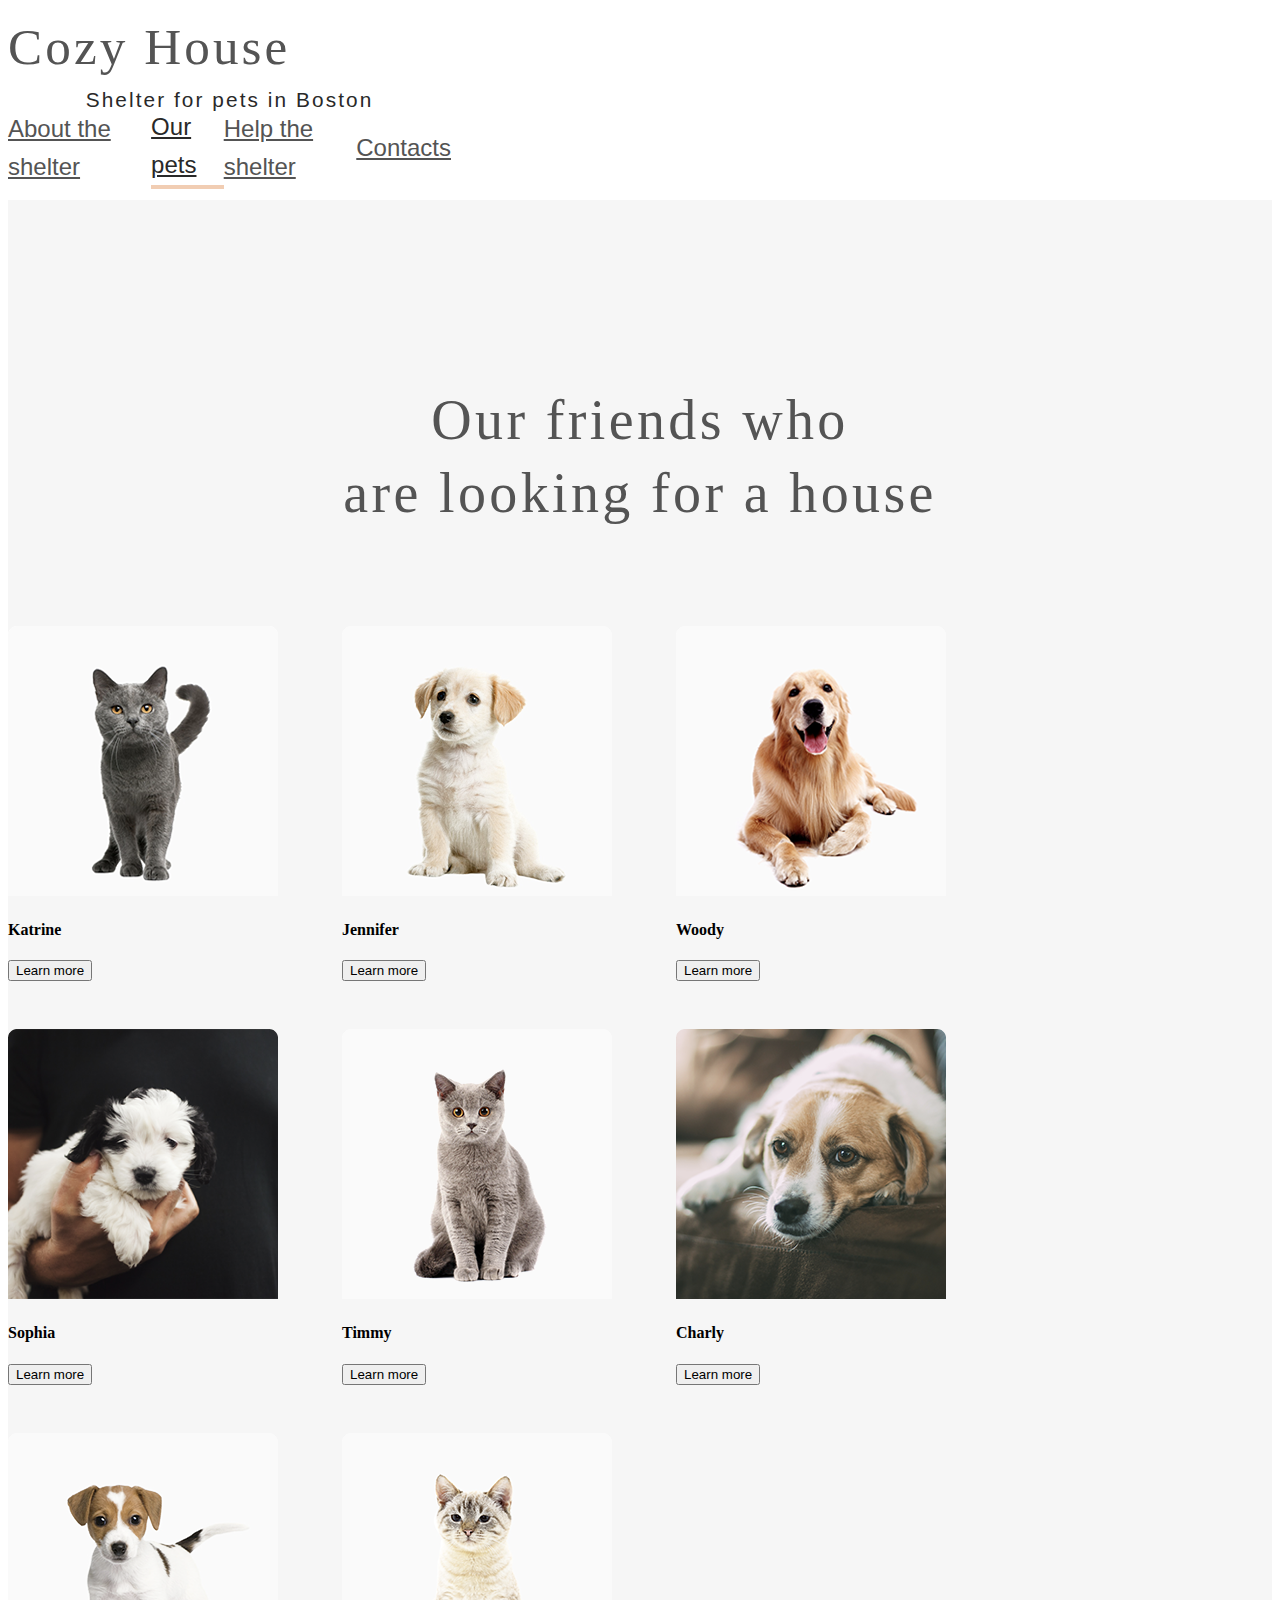
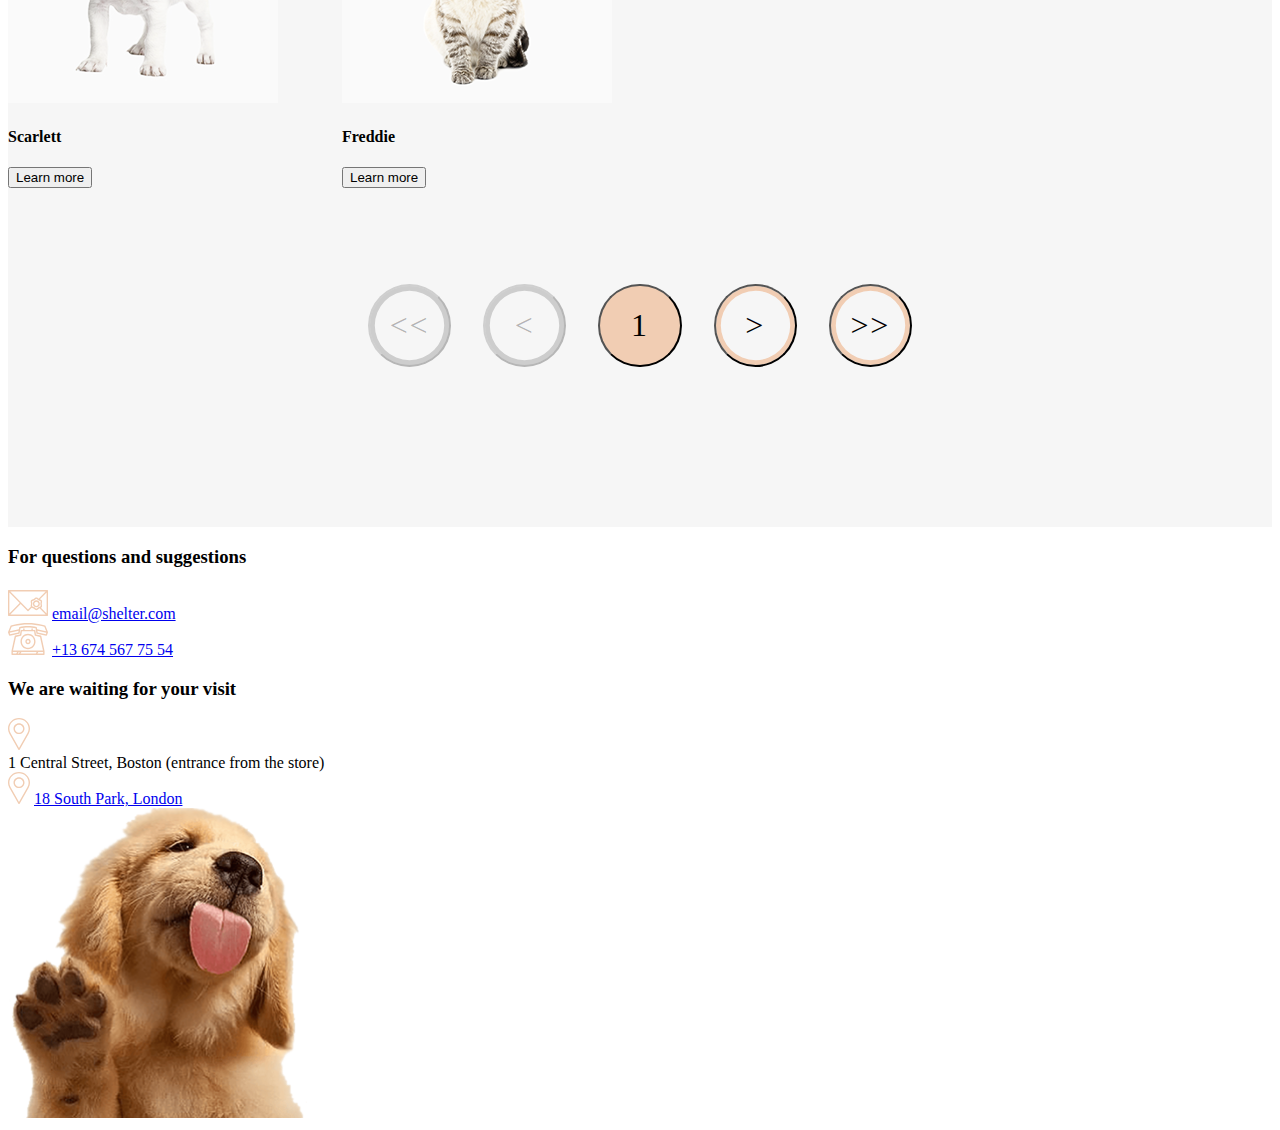
==== Shelter/pages/pets/pets.html @ a2d0aa3f "Add files via upload" ====
<!DOCTYPE html>
<html lang="en">
<head>
    <meta charset="UTF-8">
    <meta name="viewport" content="width=device-width, initial-scale=1.0">
    <link rel="stylesheet" href="../../pages/main/styles.css">
    <link rel="stylesheet" href="./pets.css">
   
    <title>Pets</title>
</head>
<body>
    <header class="header-pets">
        <div class="wrapper">

            <div class="Header__logo">
                <div class="Header__logo__name"> Cozy House</div>
                <div class="Header__logo__text">Shelter for pets in Boston</div>
            </div>

            <nav class="nav">
                <ul class="list">
                    <li class="list__item "><a class="list_link list__link-disabled" href="../main/index.html">About the shelter</a></li>
                    <li class="list__item"><a class="list_link  list__item_active" href="#">Our pets</a></li>
                    <li class="list__item"><a class="list_link list__link-disabled" href="#">Help the shelter</a></li>
                    <li class="list__item"><a class="list_link list__link-disabled" href="#">Contacts</a></li>
                </ul>

            </nav>
        </div>
    </header>
<main class="section">
    <div class="section__wrapper wrapper">
        <h3 class="section__pets-title">
            <span>
                Our friends who
            </span>
            <span>
                are looking for a house
            </span>
            
            </h3>

        <div class="section__pets-cards">
            <!--_____________________________1_________________________-->
            <div class="pets__card-item">
                <img src="../../assets/images/pets-katrine.png" alt="Pets-Katrine"
                    class="pets__card-image">
                <div class="pets__card-content">
                    <h4 class="pets__card-title">Katrine</h4>
                    <button class="pets__card-button">Learn more</button>
                </div>
            </div>
            
             <!--_____________________________2_________________________-->
             <div class="pets__card-item">
                <img src="../../assets/images/pets-jennifer.png" alt="Pets-Jennifer"
                    class="pets__card-image">
                <div class="pets__card-content">
                    <h4 class="pets__card-title">Jennifer</h4>
                    <button class="pets__card-button">Learn more</button>
                </div>
            </div>
             <!--_______________________________3_______________________-->
             <div class="pets__card-item">
                <img src="../../assets/images/pets-woody.png" alt="Pets-Woody"
                    class="pets__card-image">
                <div class="pets__card-content">
                    <h4 class="pets__card-title">Woody</h4>
                    <button class="pets__card-button">Learn more</button>
                </div>
            </div>
             <!--_______________________________4_______________________-->
             <div class="pets__card-item">
                <img src="../../assets/images/Sophia.png" alt="Pets-Sophia"
                    class="pets__card-image">
                <div class="pets__card-content">
                    <h4 class="pets__card-title">Sophia</h4>
                    <button class="pets__card-button">Learn more</button>
                </div>
            </div>
             <!--____________________________5__________________________-->
             <div class="pets__card-item">
                <img src="../../assets/images/pets-timmy.png" alt="Pets-Timmy"
                    class="pets__card-image">
                <div class="pets__card-content">
                    <h4 class="pets__card-title">Timmy</h4>
                    <button class="pets__card-button">Learn more</button>
                </div>
            </div>
             <!--____________________________6__________________________-->
             <div class="pets__card-item">
                <img src="../../assets/images/pets-charly.png" alt="Pets-Charly"
                    class="pets__card-image">
                <div class="pets__card-content">
                    <h4 class="pets__card-title">Charly</h4>
                    <button class="pets__card-button">Learn more</button>
                </div>
            </div>
             <!--_____________________________7_________________________-->
             <div class="pets__card-item">
                <img src="../../assets/images/pets-scarlet.png" alt="Pets-Scarlett"
                    class="pets__card-image">
                <div class="pets__card-content">
                    <h4 class="pets__card-title">Scarlett</h4>
                    <button class="pets__card-button">Learn more</button>
                </div>
            </div>
             <!--_____________________________8_________________________-->
             <div class="pets__card-item">
                <img src="../../assets/images/pets-Freddie.png" alt="Pets-Freddie"
                    class="pets__card-image">
                <div class="pets__card-content">
                    <h4 class="pets__card-title">Freddie</h4>
                    <button class="pets__card-button">Learn more</button>
                </div>
            </div>

        </div>
        <div class="main__pagination">
            <button class="main__pagination-button" disabled> &#60;&#60; </button>
            <button class="main__pagination-button" disabled>
                &#60;
            </button>
           
            <button class="main__pagination-button main__pagination-button-active">
               1
            </button>

            <button class="main__pagination-button">
                &#62;
            </button>
             <button class="main__pagination-button">
                &#62;&#62;
            </button>


        </div>
    </div>

</main>



<footer class="footer">
    <div class="wrapper">
        <div class="wrapper__content">

            <div class="footer__contacts">
                <h3 class="footer__contacts-title"> 
                    <span>For questions</span>
                    <span>and suggestions</span>
                </h3>
    
                <div class="footer__contacts-mail">
                    <img 
                    class="footer__contacts-mail-icon" 
                    src="../../assets/images/ico/icon-email.svg" 
                    alt="">
                    <a href="#" class="footer__contacts-mail-text">email@shelter.com</a>
                </div>
                <div class="footer__contacts-phone">
                    <img 
                    class="footer__contacts-phone-icon" 
                    src="../../assets/images/ico/icon-phone.svg" 
                    alt="">
                    <a href="#" class="footer__contacts-phone-number">+13 674 567 75 54</a>
                </div>
            </div>
    
            <div class="footer__location">
                <h3 class="footer__location-title"> 
                    <span>We are waiting</span>
                    <span>for your visit</span>
                </h3>
                
                <div class="footer__location-first">
                    <img 
                    class="footer__location-icon" 
                    src="../../assets/images/ico/icon-marker.svg" 
                    alt="">
                    <div class="footer__location-first-text">
                        <span>1 Central Street, Boston</span>
                        <span>(entrance from the store)</span>
                    </div>
                </div>
                <div class="footer__location-second">
                    <img 
                    class="footer__location-icon" 
                    src="../../assets/images/ico/icon-marker.svg" 
                    alt="">
                    <a href="#" class="footer__location-second-text">18 South Park, London </a>
                </div>
            </div>

        </div> <!--wrapper__content-->
       
        <div class="footer__image-wrapper">
            <img src="../../assets/images/footer-puppy.png" alt="">
        </div>

    </div> <!--Wrapper-->
</footer>
</body>
</html>
---- Shelter/pages/pets/pets.css ----
/*____________________________________________________________________________________*/
.header-pets {
  display: -webkit-box;
  display: -ms-flexbox;
  display: flex;
  -webkit-box-align: center;
      -ms-flex-align: center;
          align-items: center;
  width: 100vw;
  max-width: 100%;
  position: -webkit-sticky;
  position: sticky;
  min-height: 12rem;
  background-color: #FFFFFF;
  z-index: 2;
}

.Header__logo {
  display: -webkit-box;
  display: -ms-flexbox;
  display: flex;
  -webkit-box-orient: vertical;
  -webkit-box-direction: normal;
      -ms-flex-direction: column;
          flex-direction: column;
}

.Header__logo__name {
  letter-spacing: 0.06em;
  color: #545454;
  font-family: Georgia;
  font-size: 3.2rem;
  /*letter-spacing: 0.12rem;*/
  line-height: 110%;
}

.Header__logo__text {
  font-family: Arial;
  margin-top: 0.3rem;
  text-align: center;
  letter-spacing: 0.1em;
  font-size: 1.3rem;
  line-height: 1.07rem;
  padding-top: 10px;
  color: #292929;
}

.nav {
  display: -webkit-box;
  display: -ms-flexbox;
  display: flex;
  -webkit-box-pack: justify;
      -ms-flex-pack: justify;
          justify-content: space-between;
  width: 443px;
}

.list {
  display: -webkit-box;
  display: -ms-flexbox;
  display: flex;
  -webkit-box-pack: justify;
      -ms-flex-pack: justify;
          justify-content: space-between;
  width: 100%;
  font-family: Arial;
  margin: 0;
  padding: 0;
}

.list__item {
  display: -webkit-box;
  display: -ms-flexbox;
  display: flex;
  -webkit-box-align: center;
      -ms-flex-align: center;
          align-items: center;
}

.list__item_active {
  border-bottom: 0.3rem solid #f1cdb3;
}

.list_link {
  font-size: 1.5rem;
  font-family: Arial;
  color: #292929;
  line-height: 160%;
}

.list__link-disabled {
  color: #545454;
}

.section {
  background-color: #F6F6F6;
}

.section__wrapper {
  -webkit-box-orient: vertical;
  -webkit-box-direction: normal;
      -ms-flex-direction: column;
          flex-direction: column;
  padding-bottom: 10rem;
  padding-top: 8rem;
}

.section__pets-title {
  font-family: Georgia;
  font-size: 3.5rem;
  font-weight: 400;
  line-height: 130%;
  letter-spacing: 0.06em;
  color: #545454;
  text-align: center;
}

.section__pets-title span {
  display: block;
}

.section__pets-cards {
  margin-top: 6rem;
  display: -webkit-box;
  display: -ms-flexbox;
  display: flex;
  -ms-flex-wrap: wrap;
      flex-wrap: wrap;
  -webkit-column-gap: 4rem;
          column-gap: 4rem;
  row-gap: 3rem;
}

.section__pets-cards .pets__card-item {
  margin: 0;
}

.section .main__pagination {
  display: -webkit-box;
  display: -ms-flexbox;
  display: flex;
  -webkit-box-align: center;
      -ms-flex-align: center;
          align-items: center;
  -webkit-box-pack: center;
      -ms-flex-pack: center;
          justify-content: center;
  margin-top: 6rem;
}

.section .main__pagination-button {
  margin: 0 1rem;
  font-family: Georgia;
  font-size: 2rem;
  line-height: 115%;
  letter-spacing: 0.06em;
  display: -webkit-box;
  display: -ms-flexbox;
  display: flex;
  -webkit-box-pack: center;
      -ms-flex-pack: center;
          justify-content: center;
  -webkit-box-align: center;
      -ms-flex-align: center;
          align-items: center;
  width: 5.2rem;
  height: 5.2rem;
  -webkit-box-shadow: inset 0 0 0 0.3rem #f1cdb3;
          box-shadow: inset 0 0 0 0.3rem #f1cdb3;
  border-radius: 100%;
  -webkit-transition-duration: .5s;
          transition-duration: .5s;
  padding: 1.9rem;
  cursor: pointer;
  background: none;
}

.section .main__pagination-button:hover {
  -webkit-box-shadow: none;
          box-shadow: none;
  background-color: #FDDCC4;
}

.section .main__pagination-button-active {
  -webkit-box-shadow: none;
          box-shadow: none;
  background-color: #f1cdb3;
  cursor: default;
}

.section .main__pagination-button-active:hover {
  background-color: #f1cdb3;
}

.section .main__pagination-button:disabled {
  -webkit-box-shadow: inset 0 0 0 0.3rem #CDCDCD;
          box-shadow: inset 0 0 0 0.3rem #CDCDCD;
}

.section .main__pagination-button:disabled:hover {
  background-color: transparent;
  -webkit-box-shadow: inset 0 0 0 0.3rem #CDCDCD;
          box-shadow: inset 0 0 0 0.3rem #CDCDCD;
  cursor: default;
}
/*# sourceMappingURL=pets.css.map */
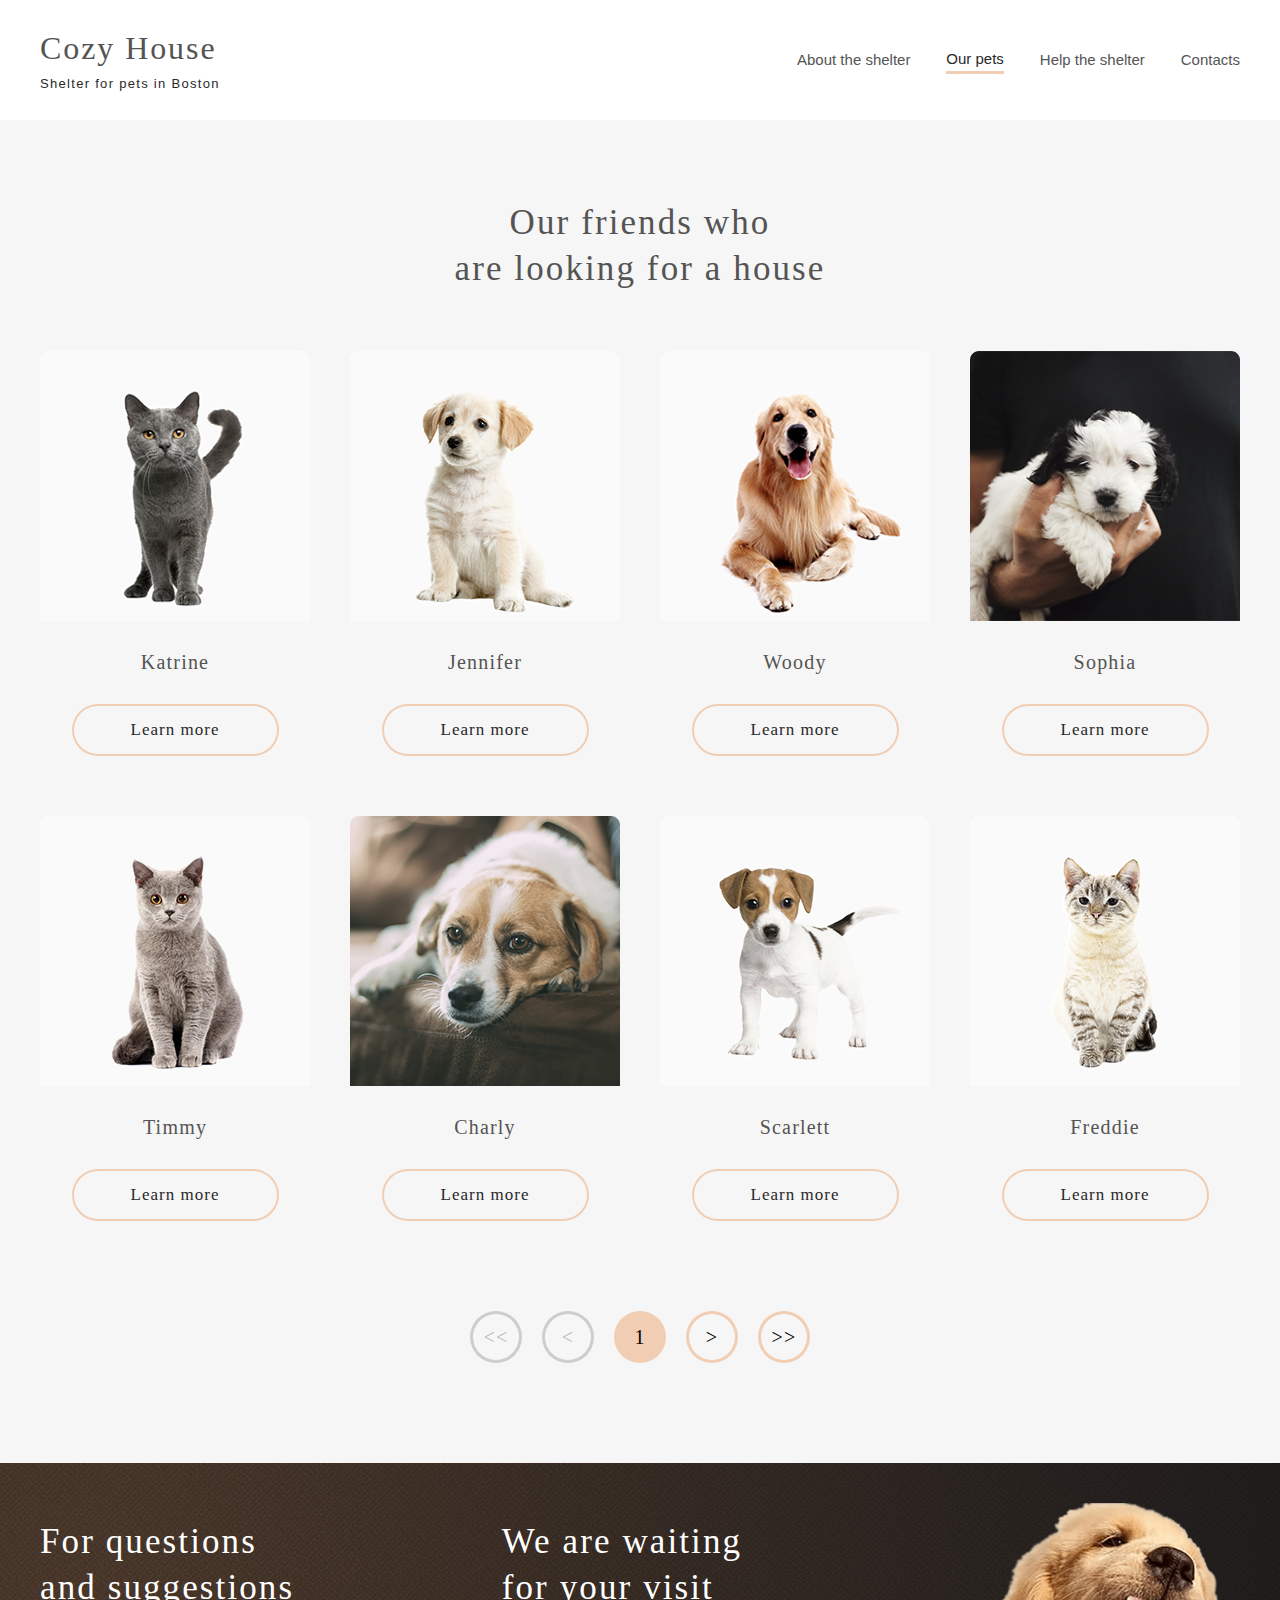
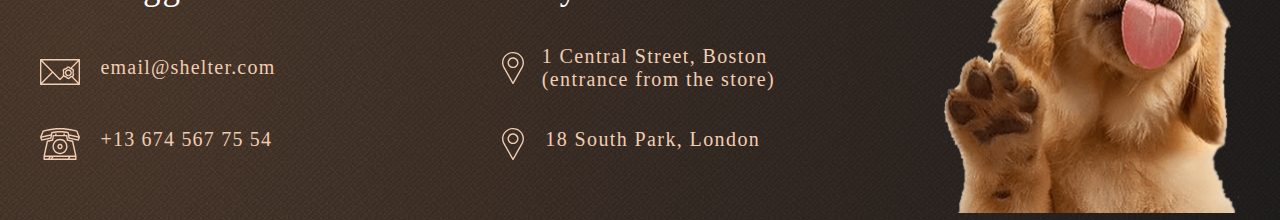
==== commit 8ee1ff92: "Add_Popup_PagesPets" ====
--- a/Shelter/pages/pets/pets.html
+++ b/Shelter/pages/pets/pets.html
@@ -42,80 +42,252 @@
 
         <div class="section__pets-cards">
             <!--_____________________________1_________________________-->
-            <div class="pets__card-item">
+
+            <a class="pets__card-item" href="#popup-katrine">
                 <img src="../../assets/images/pets-katrine.png" alt="Pets-Katrine"
                     class="pets__card-image">
                 <div class="pets__card-content">
                     <h4 class="pets__card-title">Katrine</h4>
                     <button class="pets__card-button">Learn more</button>
                 </div>
-            </div>
+            </a>
             
              <!--_____________________________2_________________________-->
-             <div class="pets__card-item">
+             <a class="pets__card-item" href="#popup-jennifer">
                 <img src="../../assets/images/pets-jennifer.png" alt="Pets-Jennifer"
                     class="pets__card-image">
                 <div class="pets__card-content">
                     <h4 class="pets__card-title">Jennifer</h4>
                     <button class="pets__card-button">Learn more</button>
                 </div>
-            </div>
+            </a>
              <!--_______________________________3_______________________-->
-             <div class="pets__card-item">
+             <a class="pets__card-item"  href="#popup">
                 <img src="../../assets/images/pets-woody.png" alt="Pets-Woody"
                     class="pets__card-image">
                 <div class="pets__card-content">
                     <h4 class="pets__card-title">Woody</h4>
                     <button class="pets__card-button">Learn more</button>
                 </div>
-            </div>
+            </a>
              <!--_______________________________4_______________________-->
-             <div class="pets__card-item">
+             <a class="pets__card-item" href="#popup-sophia">
                 <img src="../../assets/images/Sophia.png" alt="Pets-Sophia"
                     class="pets__card-image">
                 <div class="pets__card-content">
                     <h4 class="pets__card-title">Sophia</h4>
                     <button class="pets__card-button">Learn more</button>
                 </div>
-            </div>
+            </a>
              <!--____________________________5__________________________-->
-             <div class="pets__card-item">
+             <a class="pets__card-item" href="#popup-timmy">
                 <img src="../../assets/images/pets-timmy.png" alt="Pets-Timmy"
                     class="pets__card-image">
                 <div class="pets__card-content">
                     <h4 class="pets__card-title">Timmy</h4>
                     <button class="pets__card-button">Learn more</button>
                 </div>
-            </div>
+            </a>
              <!--____________________________6__________________________-->
-             <div class="pets__card-item">
+             <a class="pets__card-item" href="#popup-charly">
                 <img src="../../assets/images/pets-charly.png" alt="Pets-Charly"
                     class="pets__card-image">
                 <div class="pets__card-content">
                     <h4 class="pets__card-title">Charly</h4>
                     <button class="pets__card-button">Learn more</button>
                 </div>
-            </div>
+            </a>
              <!--_____________________________7_________________________-->
-             <div class="pets__card-item">
+             <a class="pets__card-item" href="#popup-scarlett">
                 <img src="../../assets/images/pets-scarlet.png" alt="Pets-Scarlett"
                     class="pets__card-image">
                 <div class="pets__card-content">
                     <h4 class="pets__card-title">Scarlett</h4>
                     <button class="pets__card-button">Learn more</button>
                 </div>
-            </div>
+            </a>
              <!--_____________________________8_________________________-->
-             <div class="pets__card-item">
+             <a class="pets__card-item" href="#popup-freddie">
                 <img src="../../assets/images/pets-Freddie.png" alt="Pets-Freddie"
                     class="pets__card-image">
                 <div class="pets__card-content">
                     <h4 class="pets__card-title">Freddie</h4>
                     <button class="pets__card-button">Learn more</button>
                 </div>
-            </div>
-
-        </div>
+            </a>
+
+        </div>
+
+
+        <!--_____________________popup katrine__________________________-->
+        <div id="popup-katrine" class="popup">
+            <div class="popup__body">
+            <a href="##" class="popup__area"></a>
+                <div class="popup__content">
+                    <img src="../../assets/images/pets-katrine.png" alt="Pets-katrine">
+                    <a href="##" class="popup__close">X</a>
+
+
+                
+                <div class="popup__info">
+                    <div class="popup__title">Katrine</div>
+                    <div class="popup__description">Katrine is a beautiful girl. She is as soft as the finest velvet with a thick lush fur. Will love you until the last breath she takes as long as you are the one. She is picky about her affection. She loves cuddles and to stretch into your hands for a deeper relaxations.</div>
+                    <div class="popup__text">
+                        <span><b>age:</b> 6 months</span>
+                        <span><b>inoculations:</b> panleukopenia</span>
+                        <span><b>diseases:</b> none</span>
+                    </div>
+                </div>
+                </div>
+            </div>
+        </div>
+        <!--_____________________popup-Jenifer__________________________-->
+        <div id="popup-jennifer" class="popup">
+            <div class="popup__body">
+            <a href="##" class="popup__area"></a>
+                <div class="popup__content">
+                    <img src="../../assets/images/pets-jennifer.png" alt="Pets-Woody">
+                    <a href="##" class="popup__close">X</a>
+
+
+                
+                <div class="popup__info">
+                    <div class="popup__title">Jennifer</div>
+                    <div class="popup__description">Jennifer is a sweet 2 months old Labrador that is patiently waiting to find a new forever home. This girl really enjoys being able to go outside to run and play, but won't hesitate to play up a storm in the house if she has all of her favorite toys.</div>
+                    <div class="popup__text">
+                        <span><b>age:</b> 2 months</span>
+                        <span><b>inoculations</b>: none</span>
+                        <span><b>diseases:</b> none</span>
+                    </div>
+                </div>
+                </div>
+            </div>
+        </div>
+         <!--_____________________popup-Woody__________________________-->
+         <div id="popup" class="popup">
+            <div class="popup__body">
+            <a href="##" class="popup__area"></a>
+                <div class="popup__content">
+                    <img src="../../assets/images/pets-woody.png" alt="Pets-Woody">
+                    <a href="##" class="popup__close">X</a>
+
+                <div class="popup__info">
+                    <div class="popup__title">Woody</div>
+                    <div class="popup__description">Woody is a handsome 3 1/2 year old boy. Woody does know basic commands and is a smart pup. Since he is on the stronger side, he will learn a lot from your training. Woody will be happier when he finds a new family that can spend a lot of time with him.</div>
+                    <div class="popup__text">
+                        <span><b>age:</b> 3 years 6 months</span>
+                        <span><b>inoculations</b>: adenovirus, distemper</span>
+                        <span><b>diseases:</b> right back leg mobility reduced</span>
+                    </div>
+                </div>
+                </div>
+            </div>
+        </div>
+        
+
+         <!--_____________________popup-sophia__________________________-->
+         <div id="popup-sophia" class="popup">
+            <div class="popup__body">
+            <a href="##" class="popup__area"></a>
+                <div class="popup__content">
+                    <img src="../../assets/images/Sophia.png" alt="Pets-Woody">
+                    <a href="##" class="popup__close">X</a>
+
+                <div class="popup__info">
+                    <div class="popup__title">Sophia</div>
+                    <div class="popup__description">Sophia here and I'm looking for my forever home to live out the best years of my life. I am full of energy. Everyday I'm learning new things, like how to walk on a leash, go potty outside, bark and play with toys and I still need some practice.</div>
+                    <div class="popup__text">
+                        <span><b>age:</b> 1 months</span>
+                        <span><b>inoculations:</b>parvovirus</span>
+                        <span><b>diseases:</b> none</span>
+                    </div>
+                </div>
+                </div>
+            </div>
+        </div>
+         <!--_____________________popup-Timmy__________________________-->
+         <div id="popup-timmy" class="popup">
+            <div class="popup__body">
+            <a href="##" class="popup__area"></a>
+                <div class="popup__content">
+                    <img src="../../assets/images/pets-timmy.png" alt="Pets-Timmy">
+                    <a href="##" class="popup__close">X</a>
+
+                <div class="popup__info">
+                    <div class="popup__title">Timmy</div>
+                    <div class="popup__description">Timmy is a handsome 3 1/2 year old boy. Woody does know basic commands and is a smart pup. Since he is on the stronger side, he will learn a lot from your training. Woody will be happier when he finds a new family that can spend a lot of time with him.</div>
+                    <div class="popup__text">
+                        <span><b>age:</b> 2 years 3 months</span>
+                        <span><b>inoculations:</b>calicivirus, viral rhinotracheitis</span>
+                        <span><b>diseases:</b> kidney stones</span>
+                    </div>
+                </div>
+                </div>
+            </div>
+        </div>
+         <!--_____________________popup-Charly__________________________-->
+         <div id="popup-charly" class="popup">
+            <div class="popup__body">
+            <a href="##" class="popup__area"></a>
+                <div class="popup__content">
+                    <img src="../../assets/images/pets-charly.png" alt="Pets-Timmy">
+                    <a href="##" class="popup__close">X</a>
+
+                <div class="popup__info">
+                    <div class="popup__title">Charly</div>
+                    <div class="popup__description">This cute boy, Charly, is three years old and he likes adults and kids. He isn’t fond of many other dogs, so he might do best in a single dog home. Charly has lots of energy, and loves to run and play. We think a fenced yard would make him very happy.</div>
+                    <div class="popup__text">
+                        <span><b>age:</b> 8 years</span>
+                        <span><b>inoculations:</b> bordetella bronchiseptica, leptospirosis</span>
+                        <span><b>diseases:</b> deafness, blindness</span>
+                    </div>
+                </div>
+                </div>
+            </div>
+        </div>
+        
+         <!--_____________________popup-scarlett__________________________-->
+         <div id="popup-scarlett" class="popup">
+            <div class="popup__body">
+            <a href="##" class="popup__area"></a>
+                <div class="popup__content">
+                    <img src="../../assets/images/pets-scarlet.png" alt="Pets-Timmy">
+                    <a href="##" class="popup__close">X</a>
+
+                <div class="popup__info">
+                    <div class="popup__title">Scarlett</div>
+                    <div class="popup__description">Scarlett is a happy, playful girl who will make you laugh and smile. She forms a bond quickly and will make a loyal companion and a wonderful family dog or a good companion for a single individual too since she likes to hang out and be with her human.</div>
+                    <div class="popup__text">
+                        <span><b>age:</b> 3 months</span>
+                        <span><b>inoculations:</b> parainfluenza</span>
+                        <span><b>diseases:</b>none</span>
+                    </div>
+                </div>
+                </div>
+            </div>
+        </div>
+         <!--_____________________popup-Freddie__________________________-->
+         <div id="popup-freddie" class="popup">
+            <div class="popup__body">
+            <a href="##" class="popup__area"></a>
+                <div class="popup__content">
+                    <img src="../../assets/images/pets-Freddie.png" alt="Pets-Freddie">
+                    <a href="##" class="popup__close">X</a>
+
+                <div class="popup__info">
+                    <div class="popup__title">Freddie</div>
+                    <div class="popup__description">Freddie is a little shy at first, but very sweet when he warms up. He likes playing with shoe strings and bottle caps. He is quick to learn the rhythms of his human’s daily life. Freddie has bounced around a lot in his life, and is looking to find his forever home.</div>
+                    <div class="popup__text">
+                        <span><b>age:</b> 2 months</span>
+                        <span><b>inoculations:</b> rabies</span>
+                        <span><b>diseases:</b> none</span>
+                    </div>
+                </div>
+                </div>
+            </div>
+        </div>
+        
+        
         <div class="main__pagination">
             <button class="main__pagination-button" disabled> &#60;&#60; </button>
             <button class="main__pagination-button" disabled>
@@ -201,4 +373,4 @@
     </div> <!--Wrapper-->
 </footer>
 </body>
-</html>+</html>
--- a/Shelter/pages/main/styles.css
+++ b/Shelter/pages/main/styles.css
@@ -0,0 +1,859 @@
+
+*{
+    padding: 0;
+    margin: 0;
+    border: 0;
+}
+*,*:before,*:after{
+    -moz-box-sizing: border-box;
+    -webkit-box-sizing: border-box;
+    box-sizing: border-box;
+}
+:focus,:active{ outline: none;}
+a:focus,a:active{ outline: none;}
+
+nav,footer,header,aside {display: block;}
+
+html, body {
+    height: 100%;
+    width: 100%;
+    font-size: 100%;
+    line-height: 1;
+    font-size: 14px;
+    -ms-text-size-adjust: 100%;
+    -moz-text-size-adjust: 100%;
+    -webkit-text-size-adjust: 100%;
+}
+
+input,button, textarea {font-family: inherit;}
+
+input::-ms-clear{display: none;}
+button{cursor: pointer;}
+button::-moz-focus-inner{padding: 0; margin: 0;}
+a,a:visited{text-decoration: none;}
+a:hover{text-decoration: none;}
+ul li{list-style: none;}
+img{vertical-align: top;}
+
+h1,h2,h3,h4,h5,h6{font-size: inherit; font-weight: 400;}
+/*____________________________________________________________*/
+
+:root {
+    font-size: 10px;
+}
+.wrapper {
+    max-width: 120rem;
+    display: flex;
+    flex: 1;
+    justify-content: space-between;
+    margin: 0 auto;
+}
+.section {
+    width: 100%;
+    
+    
+}
+
+.header {
+    width: 100vw;
+    max-width: 100%;
+    position: absolute;
+    top: 6rem;
+   
+    color: #FAFAFA;
+}
+
+
+
+.Header__logo {
+    display: flex;
+    flex-direction: column;
+}
+
+
+.Header__logo__name {
+    letter-spacing: 0.06em;
+    color: #f1cdb3;
+    font-family: Georgia;
+    
+    font-size: 3.2rem;
+    /*letter-spacing: 0.12rem;*/
+
+    line-height: 110%;
+}
+.Header__logo__text {
+    font-family: Arial;
+   margin-top: 0.3rem;
+   text-align: center;
+   letter-spacing: 0.1em;
+    font-size: 1.3rem;
+    line-height: 1.07rem;
+    padding-top: 10px;
+   
+    color: #FFFFFF;
+}
+.nav {
+   display: flex;
+   justify-content: space-between;
+    width: 443px;
+    
+}
+.list{
+    display: flex;
+    justify-content: space-between;
+    width: 100%;
+    font-family: Arial;
+    margin: 0;
+    padding: 0;
+ 
+}
+
+.list__item{
+    display: flex;
+    align-items: center;
+
+}
+
+.list__item_active{
+     border-bottom: .3rem solid #F1CDB3;
+    }
+
+.list_link{
+    font-size: 1.5rem;
+    font-family: Arial;
+    color: #FAFAFA;
+    line-height: 160%;
+}
+
+.list__link-disabled {
+    color: #CDCDCD;
+}
+/*__________________  HERO   _____________________*/
+.main {
+    display: flex;
+    width: 100%;
+    background: url(/Shelter/assets/images/noise_transparent@2x.png), radial-gradient(100% 215.42% at 0% 0%, #5B483A 0%, #262425 100%), #211F20;
+}
+
+.hero {
+    display: flex;
+    padding-top: 180px;
+    
+    
+}
+.hero__image {
+   width: 100%;
+    
+}
+
+.hero__content {
+    display: flex;
+    flex-direction: column;
+    justify-content: center;
+    padding-bottom: 7.5rem;
+}
+
+
+.hero__title{
+    font-family: Georgia;
+    margin-bottom: 1rem;
+   
+    font-size: 4.4rem;
+    line-height: 130%;
+    /* or 57px */
+    color: #FFFFFF;
+    max-width: 40rem;
+  
+}
+
+.hero__subtitle {
+    font-family: Arial;
+    height: 7.6rem;
+    width: 47rem;
+
+    font-size: 15px;
+    line-height: 167%;
+  
+    margin-top: 2.625rem;
+    color: #CDCDCD;
+}
+.NotOnly__button, .pets__card-button, .pets__button  {
+    margin-top: 42px;
+    background: #F1CDB3;
+    border-radius: 100px;
+    padding: 15px 0px 0px 45px;
+    width: 207px;
+    height: 52px;
+}
+.NotOnly__button:hover {
+    background: #FDDCC4;
+    transition-duration: .5s;
+    cursor: pointer;
+}
+
+.NotOnly__button a{
+    font-family: Georgia;
+    
+    font-size: 17px;
+    line-height: 130%;
+    letter-spacing: 0.06em;
+    color: #292929;
+   
+}
+.Not_only__dog {
+    position: absolute;
+   
+    height: 100%;
+    left: calc(50% - 698px/2 + 251px);
+    bottom: -10%;
+   
+}
+
+
+/*Block About*/
+.about {
+   display: flex;
+  
+
+}
+.about__wrapper {
+    padding: 8rem 17.5rem 10rem 17.5rem;
+    display: flex;
+    width: 100%;
+    justify-content: space-between;
+}
+.wrapper__inner {
+    display: flex;
+    margin: 0 auto;
+}
+
+
+.about__content {
+    display: flex;
+    justify-content: center;
+    flex-direction: column;
+    max-width: 43rem;
+}
+
+
+.about__title {
+    font-family: Georgia;
+   
+    font-size: 35px;
+    line-height: 130%;
+    /* or 45px */
+    align-items: center;
+   
+
+    color: #545454;
+}
+.about__title span{
+    display: block;
+    letter-spacing: 0.06em;
+}
+.about__description {
+    margin-top: 2.5rem;
+}
+.about__description p{
+    /* paragraph-l */
+
+    font-family: Arial;
+    font-style: normal;
+    font-weight: normal;
+    font-size: 15px;
+    line-height: 160%;
+    /* or 24px */
+    align-items: center;
+    color: #4C4C4C;
+}
+.about__description p:nth-child(2){
+    margin-top: 2.5rem;
+}
+
+/*_________________ PETS ___________________________*/
+.pets {
+    padding: 8rem 0 10rem 0;
+    background: #F6F6F6;
+}
+.pets__wrapper{
+    width: 100%;
+    display: flex;
+    flex-direction: column;
+    align-items: center;
+}
+.pets__title {
+    font-family: Georgia;
+    font-style: normal;
+    font-weight: normal;
+    font-size: 35px;
+    line-height: 130%;
+    /* or 45px */
+   
+    text-align: center;
+    letter-spacing: 0.06em;
+    /* color-dark-l */
+    color: #545454;
+
+   max-width: 40rem;
+}
+.pets__title span{
+    display: block;
+    letter-spacing: .2rem;
+}
+.pets__contetnt {
+    display: flex;
+    align-items: center;
+}
+.pets__cards {
+    display: flex;
+    padding: 6rem 0.8rem;
+}
+.pets__card-item {
+    display: flex;
+    flex-direction: column;
+    border-radius: .9rem;
+    margin: 0 4.5rem;
+}
+.pets__card-item:hover {
+    cursor: pointer;
+    box-shadow: 0px 2px 35px 14px rgba(13, 13, 13, 0.04);
+}
+
+.pets__card-image {
+    width: 100%;
+}
+.pets__card-content {
+    display: flex;
+    flex-direction: column;
+    align-items: center;
+    margin-bottom: 3rem;
+}
+.pets__card-title {
+    /* pets-card-title */
+
+    font-family: Georgia;
+    font-style: normal;
+    font-weight: normal;
+    font-size: 20px;
+    line-height: 23px;
+    /* identical to box height */
+    margin: 3rem 0;
+   
+    align-items: center;
+    text-align: center;
+    letter-spacing: 0.06em;
+
+    /* color-dark-l */
+
+    color: #545454;
+}
+.pets__card-button {
+   background-color: transparent;
+   padding: 0;
+  
+   box-shadow: inset 0 0 0 2px  #F1CDB3;
+   transition:  background-color .5s linear;
+
+   font-family: Georgia;
+    
+    font-size: 17px;
+    line-height: 130%;
+    /* identical to box height, or 22px */
+    
+    letter-spacing: 0.06em;
+    margin-top: 0;
+    /* color-dark-3xl */
+
+    color: #292929;
+}
+.pets__card-button:hover {
+    background-color: #F1CDB3;
+    transition:  background-color .5s linear;
+}
+
+
+.slider__button, .slider__button-reverted{
+    display: flex;
+    justify-content: center;
+    align-items:center;
+    
+    width: 5.2rem;
+    height: 5.2rem;
+    border: 0.3rem solid #F1CDB3;
+    border-radius: 100%;
+    padding: 1.9rem;
+    background: none;
+    transition:  background-color .5s linear;
+}       
+.slider__button-reverted {
+    transform: rotate(180deg);
+}
+
+.slider__button:hover, .slider__button-reverted:hover {
+    background-color: #F1CDB3;
+    transition:  background-color .5s linear;
+}
+
+
+.pets__button {
+    margin: 0;
+    padding: 0;
+    font-family: Georgia;
+    font-size: 17px;
+    line-height: 130%;
+    /* identical to box height, or 22px */
+    letter-spacing: 0.06em;
+    color: #292929;
+    width: 261px;
+    transition-duration: .5s;
+}
+.pets__button:hover {
+    background: #FDDCC4;
+    transition-duration: .5s;
+}
+
+/*_______________________________________HELP___________________________*/
+
+.help {
+    margin-top: 8rem;
+    margin-bottom: 10rem;
+}
+.help__wrapper {
+    display: flex;
+    flex-direction: column;
+}
+
+.help__title span{
+    display: block;
+    font-family: Georgia;
+   
+    font-size: 35px;
+    line-height: 130%;
+    /* or 45px */
+
+   
+   
+    text-align: center;
+    letter-spacing: 0.06em;
+
+    /* color-dark-l */
+
+    color: #545454;
+}
+.help_content {
+    margin-top: 6rem;
+    display: flex;
+    flex-wrap: wrap;
+    align-items:center;
+    justify-content: center;
+    column-gap: 12rem;
+    row-gap: 5.5rem;
+}
+.help_item {
+    display: flex;
+    flex-direction:column;
+}
+.help__item-icon {
+}
+.help__item-title {
+    margin-top: 3rem;
+    font-family: Georgia;
+   
+    font-size: 20px;
+    line-height: 115%;
+   
+    align-items: center;
+    text-align: center;
+    letter-spacing: 0.06em;
+
+    color: #545454;
+}
+
+.donation {
+    padding-top: 8rem;
+    padding-bottom: 10rem;
+    background: #F6F6F6;
+}
+.donation__wrapper {
+    display: flex;
+    justify-content: center;
+}
+
+.donation__image {
+    display: flex;
+    justify-content: center;
+    align-items: center;
+}
+.donation__content {
+    margin-left: 3rem;
+    max-width: 38rem;
+    display: flex;
+    flex-direction: column;
+    align-items: flex-start;
+}
+.donation__title span{
+    font-family: Georgia;
+    
+    font-size: 35px;
+    line-height: 130%;
+    /* or 45px */
+
+    display: block;
+    align-items: center;
+    letter-spacing: 0.06em;
+
+    color: #545454;
+}
+.donation__subtitle {
+    font-family: Georgia;
+    margin-top: 2rem;
+    font-size: 15px;
+    line-height: 110%;
+  
+    display: flex;
+    align-items: center;
+    letter-spacing: 0.06em;
+    color: #545454;
+}
+.donation__paymant {
+    background: #F1CDB3;
+    border-radius: 9px;
+    padding: 10px 15px;
+
+    display: flex;
+    margin-top: 2rem;
+}
+.donation__paymant-ico {
+   
+    margin-right: 1.5rem;
+}
+.donation__paymant-text {
+    font-family: Georgia;
+     font-size: 20px;
+    line-height: 115%;
+    letter-spacing: 0.06em;
+    color: #545454;
+}
+.donation__descriptoin {
+    /* donation-description */
+    font-family: Arial;
+    font-style: italic;
+    font-weight: normal;
+    font-size: 12px;
+    line-height: 18px;
+    /* or 150% */
+    margin-top: 2rem;
+    /* color-dark-m */
+    color: #B2B2B2;
+}
+/*____________________Footer_______________________*/
+
+.footer {
+    padding-top: 4rem;
+    background:
+    url(/Shelter/assets/images/noise_transparent@2x.png), radial-gradient(110.67% 538.64% at 5.73% 50%, #513D2F 0%, #1A1A1C 100%), #211F20;
+}
+
+.wrapper__content {
+    display: flex;
+    flex: 1;
+    justify-content: space-between;
+    margin-bottom: 6rem;
+    margin-top: 1.6rem;
+    padding-right: 16.5rem;
+}
+.footer__contacts {
+    display: flex;
+    flex-direction: column;
+    justify-content: space-between;
+}
+
+.footer__contacts-title {
+    font-family: Georgia;
+    font-size: 35px;
+    line-height: 130%;
+    /* or 45px */
+    letter-spacing: 0.06em;
+    color: #FFFFFF;
+}
+.footer__contacts-title span{
+    display: block;
+}
+.footer__contacts-mail {
+    padding: 4.5rem 0 4rem 0;
+}
+
+.footer__contacts-mail-text, .footer__contacts-phone-number {
+    font-family: Georgia;
+   
+    font-size: 2rem;
+    line-height: 115%;
+    letter-spacing: 0.06em;
+    color: #F1CDB3;
+
+    margin-left: 1.7rem;
+   
+}
+
+
+
+
+.footer__location-title {
+    font-family: Georgia;
+    font-size: 35px;
+    line-height: 130%;
+    /* or 45px */
+    letter-spacing: 0.06em;
+    color: #FFFFFF;
+}
+.footer__location-title span{
+    display: block;
+}
+
+.footer__location-first {
+    padding: 3.5rem 0 3.7rem 0;
+    display: flex;
+}
+.footer__location-icon {
+}
+.footer__location-first-text, .footer__location-second-text {
+    font-family: Georgia;
+    font-size: 20px;
+    line-height: 115%;
+    letter-spacing: 0.07em;
+    color: #F1CDB3;
+    margin-left: 1.8rem;
+}
+.footer__location-first-text span {
+    display: block;
+}
+.footer__location-second {
+}
+.footer__location-second-text {
+}
+
+/*____________________________________popup______________________*/
+.popup {
+    position: fixed;
+    width: 100%;
+    height: 100%;
+    background-color: rgba(51, 51, 51, 0.37);
+    top: 0;
+    left: 0;
+    opacity: 0;
+    visibility: hidden;
+    padding: 0 24rem;
+    
+   
+}
+
+.popup__area {
+    position: absolute;
+    width: 100%;
+    height: 100%;
+    top: 0;
+    left: 0;
+}
+.popup:target{
+    opacity: 1;
+    visibility: visible;
+    transition: opacity .5s linear;
+   
+}
+.popup__body {
+    min-height: 100%;
+    display: flex;
+    align-items: center;
+    justify-content: center;
+    padding: 30px 10px;
+}
+
+.popup__info{
+    flex-direction: column;
+    justify-content: center;
+    margin-left: 3rem;
+}
+.popup__content {
+    display: flex;
+    background-color: #FFFFFF;
+    color: #333;
+    max-width : 90rem;
+    height: 50%;
+    padding: 30px;
+    position: relative;
+    transition: opacity .5s linear;
+   
+}
+.popup__close {
+    position: absolute;
+    right: 10px;
+    top: 10px;
+    font-size: 20px;
+    color: #333;
+    transition: opacity .5s linear; 
+
+}
+.popup__title {
+    font-size: 40px;
+    padding-bottom: 3rem;
+
+}
+.popup__text span {
+    padding-top: 2rem;
+    display: block;
+}
+
+@media (max-width: 1200px) {
+   .header {
+    padding: 0 3rem;
+   }
+   .hero {
+    display: block;
+}
+
+    .hero__subtitle {
+        max-width: 46rem;
+
+    }
+
+    .hero__content{
+       padding-left: 3rem;
+    }
+    .about__wrapper{
+        flex-direction: column-reverse;
+        align-items: center;
+    }
+    .about__img-wrapper {
+        margin-top: 8rem;
+    }
+    .pets__card-item.hidden {
+        display: none;
+    }
+    .pets__card-item{
+        margin: 0 1rem;
+    }
+    .donation__wrapper {
+        flex-direction: column-reverse;
+        align-items: center;
+    }
+    .donation__image{
+        margin-top: 6rem;
+        width: 50%;
+    }
+    .footer-wrapper{
+        display: block;
+    }
+    .wrapper__content {
+        justify-content: space-around;
+        padding-right: 0;
+    }
+    .footer__image-wrapper{
+        display: flex;
+        justify-content: center;
+    }
+  }
+
+
+@media (max-width: 768px) {
+    
+    
+    .hero__image {
+       padding-left: 16.9rem;
+        
+    }
+
+    
+
+    .hero__content{
+        margin-left: 15.5rem;
+    }
+   
+  }
+
+  
+@media (max-width: 320px) {
+    
+    .nav{
+        display: none;
+    }
+    .hero__image {
+     
+      padding-left: 1rem;
+        
+    }
+    .hero__subtitle {
+        width: 100%;
+        margin-bottom: 2rem;
+    }
+    
+
+    .hero__content{
+       margin: 0;
+    }
+    .about__wrapper {
+        padding: 6rem 1.5rem 7rem 1.5rem;
+        text-align: justify;
+    }
+  .about__title{
+    font-size: 2.5rem;
+  }
+  .pets__card-item.hidden_phone {
+    display: none;
+
+  }
+  .pets__contetnt{
+    position: relative;
+    align-items: flex-end;
+  }
+  .slider__button {
+    position: absolute;
+    left: 20%;
+  }
+  .slider__button-reverted{
+    position: absolute;
+    right: 20%;
+  }
+  .pets__button{
+    margin-top: 4rem;
+  }
+  .pets__title {
+    font-size: 2rem;
+  }
+  .help_content{
+    column-gap: 5rem;
+    row-gap: 1.5rem;
+    margin-top: 2rem;
+  }
+  .donation__content{
+    margin: 2rem;
+    align-items: center;
+  }
+  .donation{
+    padding-top: 3rem;
+    padding-bottom: 5rem;
+  }
+  .donation__title span{
+    font-size: 2.5rem;
+  }
+  .donation__subtitle{
+    font-size: 1.3rem;
+  }
+  .donation__paymant-text{
+    font-size: 1.4rem;
+  }
+  .donation__descriptoin{
+    text-align: justify;
+  }
+  .donation__image{
+    margin-top: 1rem;
+    width: 90%;
+  }
+  .wrapper__content {
+      flex-direction: column;
+      padding: 2rem;
+  }
+  .footer__contacts-title, .footer__location-title{
+    font-size: 2.5rem;
+    text-align: center;
+  }
+}
--- a/Shelter/pages/pets/pets.css
+++ b/Shelter/pages/pets/pets.css
@@ -203,4 +203,57 @@
           box-shadow: inset 0 0 0 0.3rem #CDCDCD;
   cursor: default;
 }
-/*# sourceMappingURL=pets.css.map */+
+
+@media (max-width: 768px) {
+  .header-pets {
+    padding: 2rem;
+  }
+  .section__wrapper {
+    padding-top: 1rem;
+    padding-bottom: 2rem;
+  }
+  .section__pets-cards {
+    -webkit-box-pack: center;
+        -ms-flex-pack: center;
+            justify-content: center;
+  }
+  .main__pagination {
+    margin-top: 1rem;
+  }
+  .wrapper__footer {
+    -webkit-box-orient: vertical;
+    -webkit-box-direction: normal;
+        -ms-flex-direction: column;
+            flex-direction: column;
+  }
+}
+
+@media (max-width: 568px) {
+  .nav {
+    display: none;
+  }
+  .header-pets {
+    position: fixed;
+  }
+}
+
+@media (max-width: 320px) {
+  .nav {
+    display: none;
+  }
+  .section .main__pagination-button {
+    margin: 0 0.3rem;
+  }
+  .popup__content {
+    -webkit-box-orient: vertical;
+    -webkit-box-direction: normal;
+        -ms-flex-direction: column;
+            flex-direction: column;
+  }
+  .popup {
+    padding: 0;
+  }
+}
+/*# sourceMappingURL=pets.css.map */
+/*# sourceMappingURL=pets.css.map */
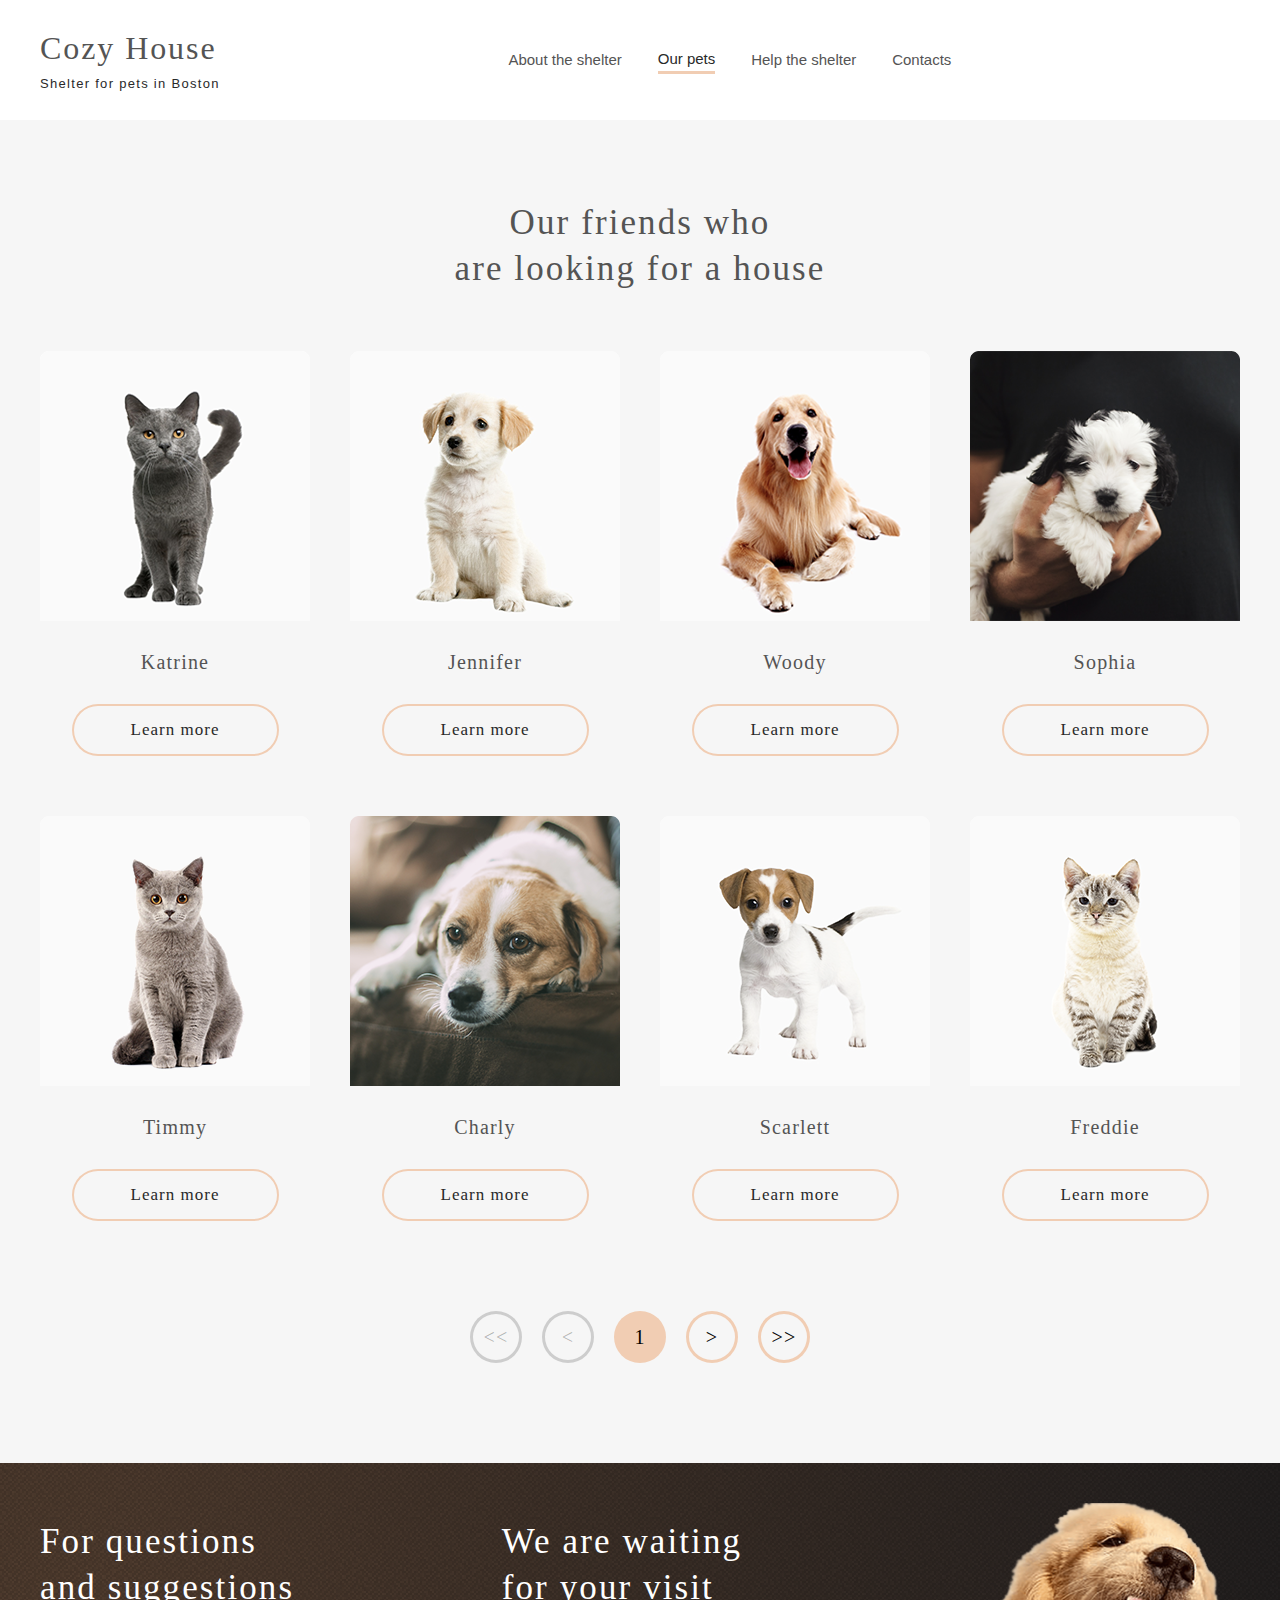
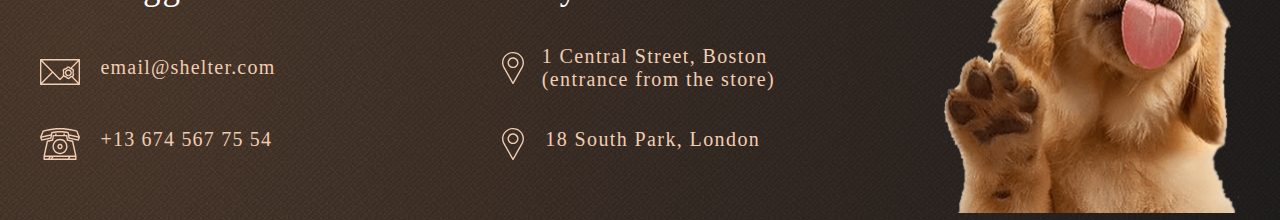
==== commit bdc62211: "Update pets.html" ====
--- a/Shelter/pages/pets/pets.html
+++ b/Shelter/pages/pets/pets.html
@@ -26,6 +26,9 @@
                 </ul>
 
             </nav>
+            <div class="header__burger">
+                <span></span>
+            </div>
         </div>
     </header>
 <main class="section">
@@ -314,7 +317,7 @@
 
 
 <footer class="footer">
-    <div class="wrapper">
+    <div class="wrapper wrapper__footer">
         <div class="wrapper__content">
 
             <div class="footer__contacts">
@@ -372,5 +375,7 @@
 
     </div> <!--Wrapper-->
 </footer>
+<script src="https://ajax.googleapis.com/ajax/libs/jquery/2.2.0/jquery.min.js"></script>
+<script src="../main/script.js"> </script>
 </body>
 </html>
--- a/Shelter/pages/main/styles.css
+++ b/Shelter/pages/main/styles.css
@@ -704,66 +704,67 @@
 }
 
 @media (max-width: 1200px) {
-   .header {
-    padding: 0 3rem;
+    .header {
+     padding: 0 3rem;
+    }
+    .hero {
+    display: block;
+    padding-left: 16rem;
+ }
+ 
+     .hero__subtitle {
+         max-width: 46rem;
+ 
+     }
+ 
+     .hero__content{
+        padding-left: 3rem;
+     }
+     .about__wrapper{
+         flex-direction: column-reverse;
+         align-items: center;
+     }
+     .about__img-wrapper {
+         margin-top: 8rem;
+     }
+     .pets__card-item.hidden {
+         display: none;
+     }
+     .pets__card-item{
+         margin: 0 1rem;
+     }
+     .donation__wrapper {
+         flex-direction: column-reverse;
+         align-items: center;
+     }
+     .donation__image{
+         margin-top: 6rem;
+         width: 50%;
+     }
+     .footer-wrapper{
+         display: block;
+     }
+     .wrapper__content {
+         justify-content: space-around;
+         padding-right: 0;
+     }
+     .footer__image-wrapper{
+         display: flex;
+         justify-content: center;
+     }
    }
-   .hero {
-    display: block;
-}
-
-    .hero__subtitle {
-        max-width: 46rem;
-
-    }
-
-    .hero__content{
-       padding-left: 3rem;
-    }
-    .about__wrapper{
-        flex-direction: column-reverse;
-        align-items: center;
-    }
-    .about__img-wrapper {
-        margin-top: 8rem;
-    }
-    .pets__card-item.hidden {
-        display: none;
-    }
-    .pets__card-item{
-        margin: 0 1rem;
-    }
-    .donation__wrapper {
-        flex-direction: column-reverse;
-        align-items: center;
-    }
-    .donation__image{
-        margin-top: 6rem;
-        width: 50%;
-    }
-    .footer-wrapper{
-        display: block;
-    }
-    .wrapper__content {
-        justify-content: space-around;
-        padding-right: 0;
-    }
-    .footer__image-wrapper{
-        display: flex;
-        justify-content: center;
-    }
-  }
-
 
 @media (max-width: 768px) {
     
-    
+    .hero {
+       
+        padding-left: 0;
+     }
     .hero__image {
        padding-left: 16.9rem;
         
     }
 
-    
-
     .hero__content{
         margin-left: 15.5rem;
     }
@@ -771,11 +772,78 @@
   }
 
   
-@media (max-width: 320px) {
-    
+@media (max-width: 600px) {
+    
+    .Header__logo{
+        z-index: 10;
+    }
+
     .nav{
-        display: none;
-    }
+       
+        position: fixed;
+        top: 0;
+        left: 70rem;
+        width: 100%;
+        height: 100%;
+        background-color: #333;
+        transition: left .5s linear;
+        z-index: 8;
+    }
+    .nav.active{
+        left: 0;
+        transition: left .5s linear;
+    }
+    .list {
+        display: block;
+        padding: 23rem 2rem;
+    }
+    .list li{
+        margin-bottom: 3rem;
+        align-items: center;
+        justify-content: center
+    }
+
+
+    .header__burger{
+        display: block;
+        position: relative;
+        width: 30px;
+        height: 20px;
+        z-index: 9;
+    }
+    .header__burger::before, .header__burger::after {
+        content: "";
+        background-color: #F1CDB3;
+        position: absolute;
+        width: 100%;
+        height: 2px;
+        left: 0;
+       
+    }
+    .header__burger::before{
+        top: 0;
+       
+    }
+    .header__burger::after{
+        bottom: 0;
+    }
+    .header__burger.active{
+        transform: rotate(90deg);
+    }
+
+
+    .header__burger span{
+        position: absolute;
+        background-color: #F1CDB3;
+        left: 0;
+        width: 100%;
+        height: 2px;
+        top: 9px;
+     }
+     .list_link {
+        font-size: 3.2rem;
+    }
+    
     .hero__image {
      
       padding-left: 1rem;
--- a/Shelter/pages/pets/pets.css
+++ b/Shelter/pages/pets/pets.css
@@ -242,6 +242,11 @@
   .nav {
     display: none;
   }
+   .section__wrapper {
+    padding-top: 13rem;
+    padding-bottom: 2rem;
+  }
+  
   .section .main__pagination-button {
     margin: 0 0.3rem;
   }
